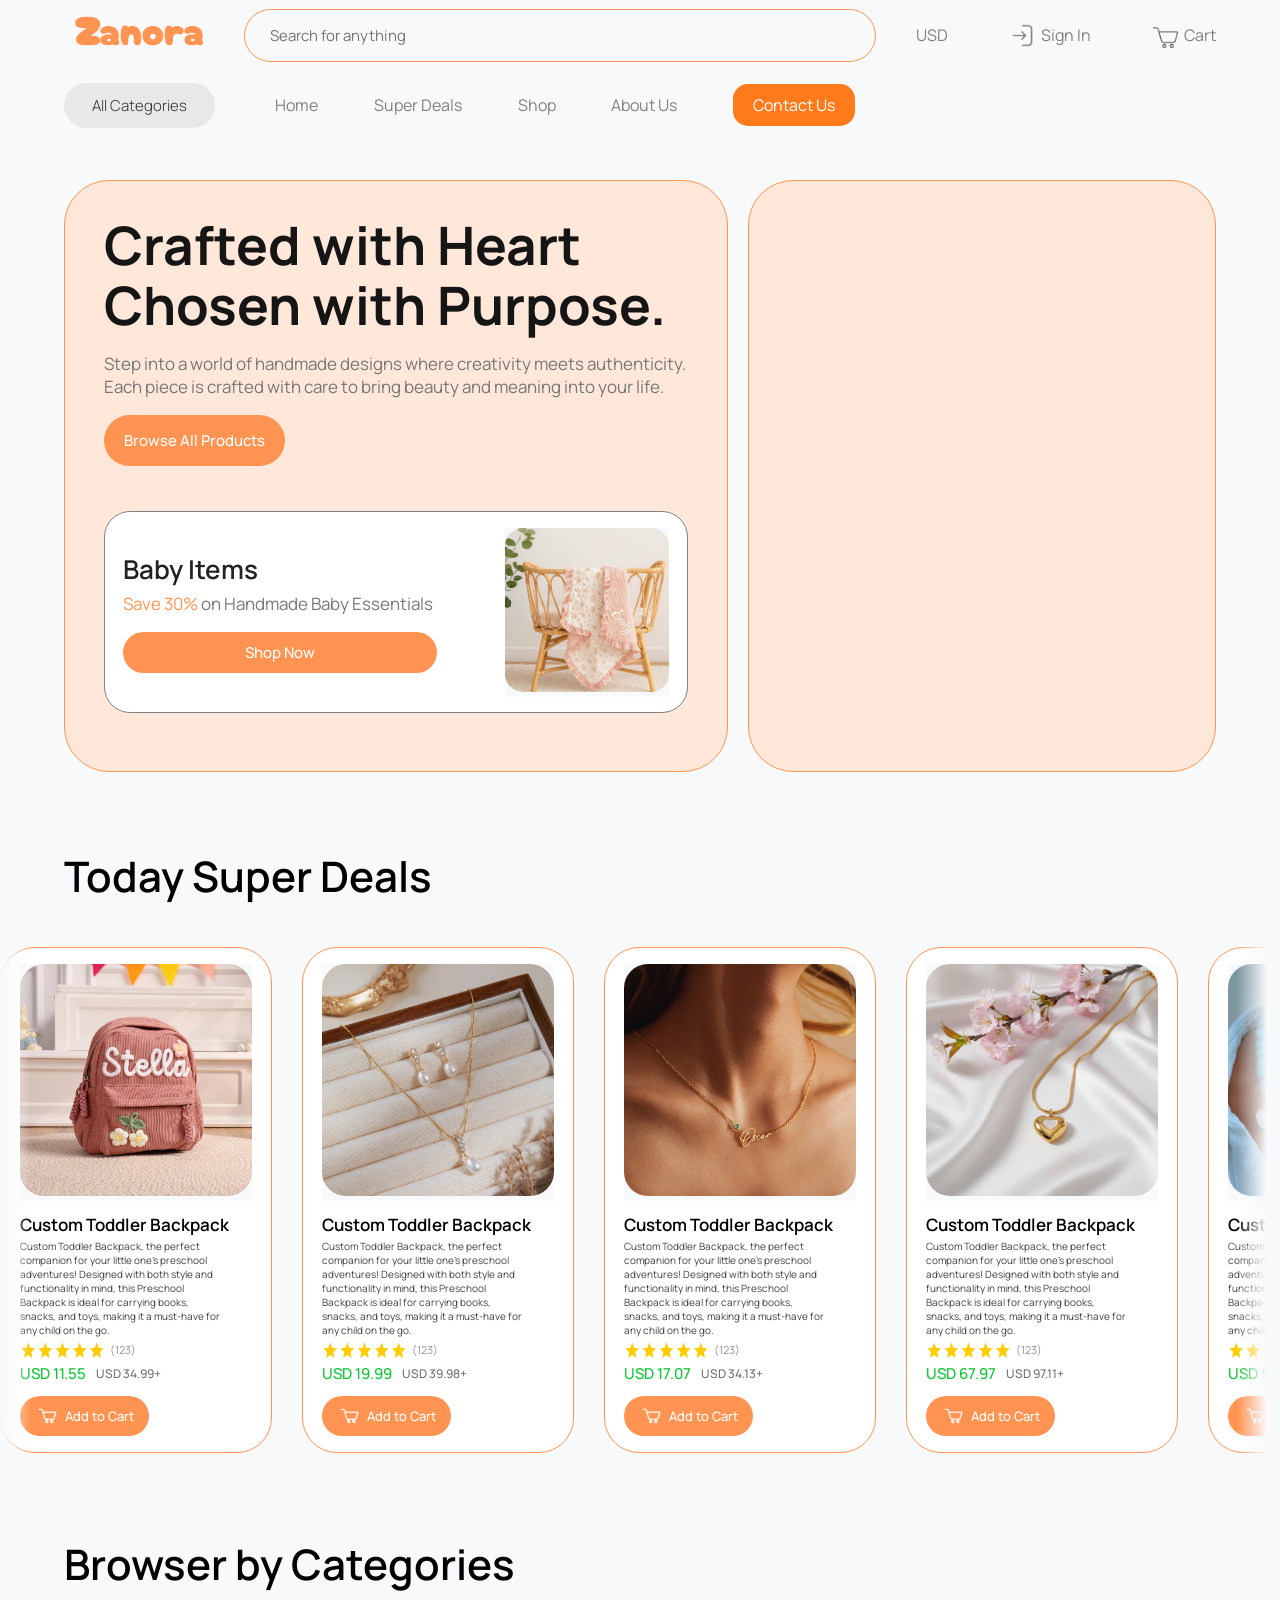
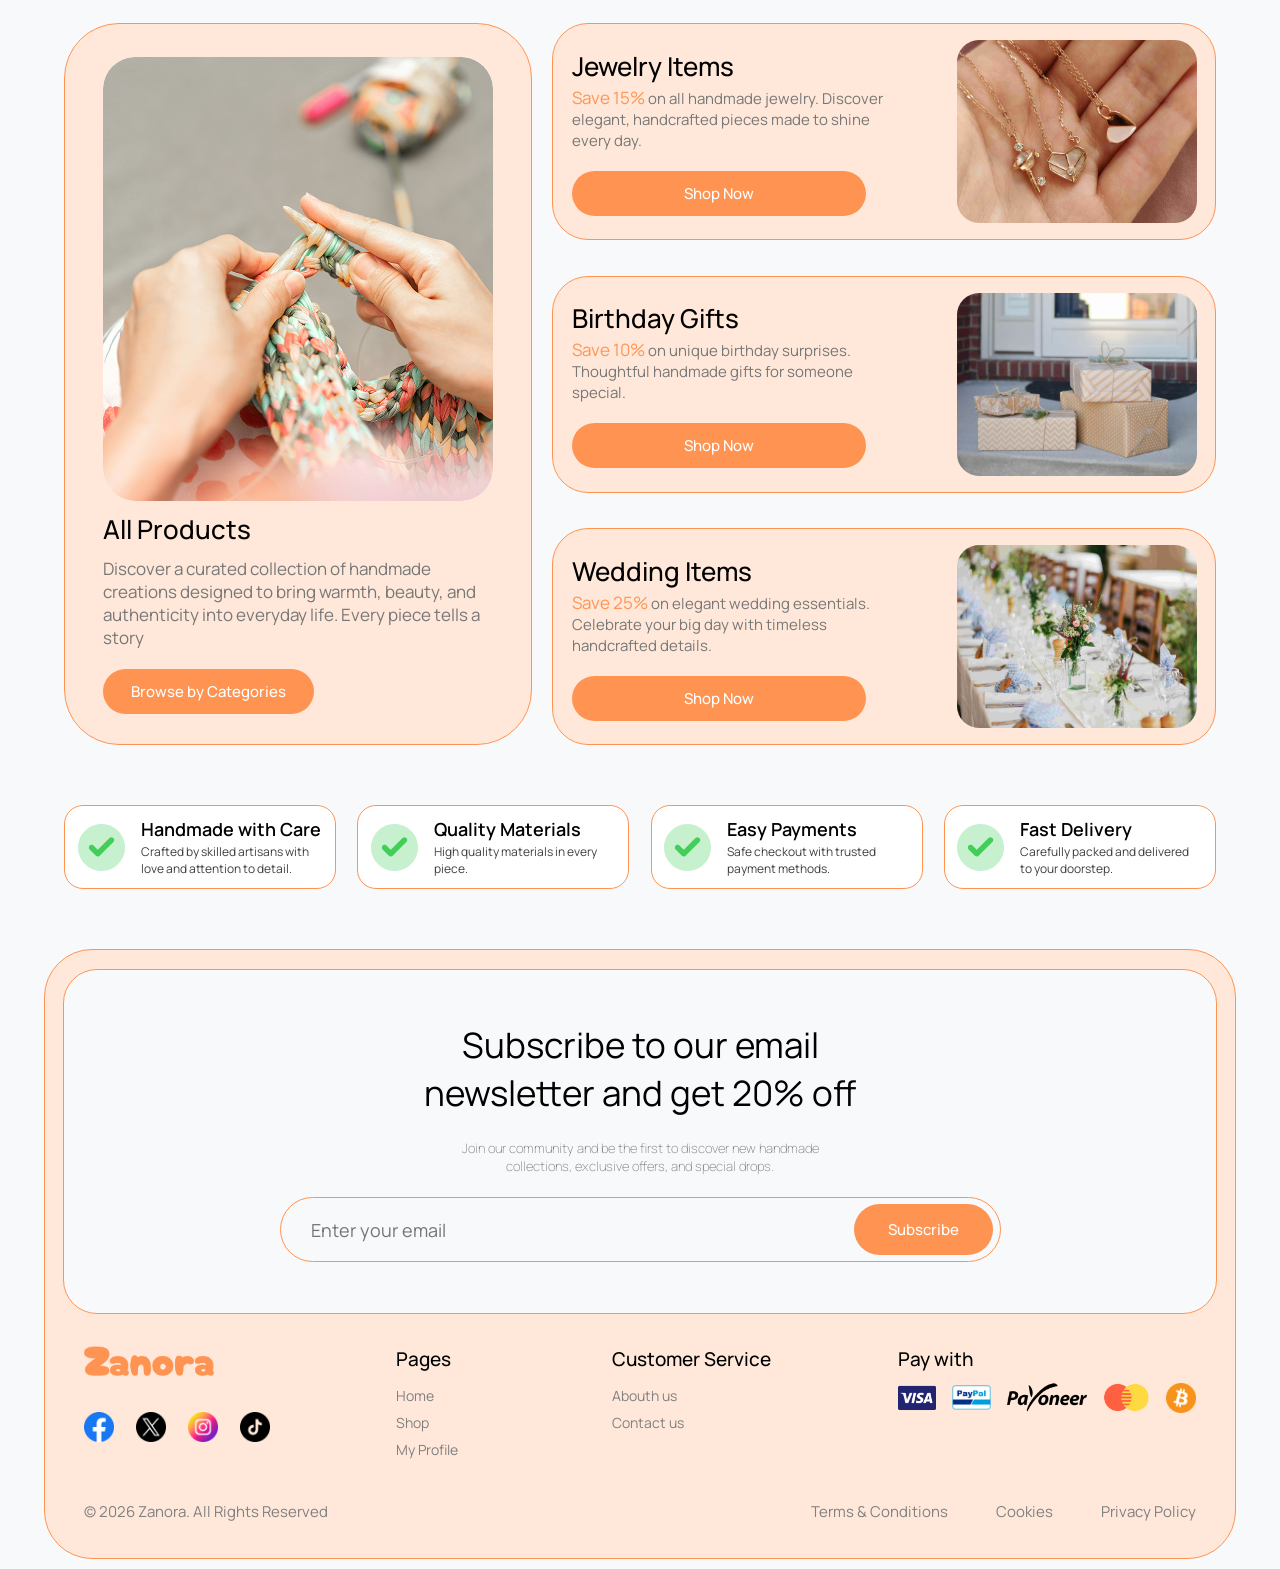
==== index.html @ 306dee64 "Create js HTML content and it convert acording to cart id" ====
<!DOCTYPE html>
<html>
  <head>
    <title>
      Zanora
    </title>

    <link rel="preconnect" href="https://fonts.googleapis.com">
    <link rel="preconnect" href="https://fonts.gstatic.com" crossorigin>
    <link href="https://fonts.googleapis.com/css2?family=Manrope:wght@400;500;600;700&display=swap" rel="stylesheet">

    <link rel="stylesheet" href="css/header.css">
    <link rel="stylesheet" href="css/general.css">
    <link rel="stylesheet" href="css/home-page/her-section.css">
    <link rel="stylesheet" href="css/home-page/browser-by-category.css">
    <link rel="stylesheet" href="css/home-page/why-choose-us.css">
    <link rel="stylesheet" href="css/home-page/today-super-deals-scrolling.css">
    <link rel="stylesheet" href="css/footer.css">
  </head>

  <body>
    <div class="container">
      <header class="header">

        <div class="header-top">

          <a class="logo-div" href="index.html">
            <img class="zanora-logo" src="images/Zanora-logo.png">
          </a>

          <div class="middle-section">
            <input class="search-bar" type="text" placeholder="Search for anything">
          </div>

          <div class="user-actions">

            <div  class="currency">USD</div>

            <a class="sign-in-button" href="#">
              <img class="login-img" src="icons/login.png">
              <p class="sign-in-text">
                Sign In
              </p>
            </a>

            <a class="cart-button" href="#">
              <img class="shopping-cart-img" src="icons/shopping-cart.png">
              <p class="cart-text">
                Cart
              </p>
            </a>

          </div>
        </div>

        <div class="header-bottom">
          <button class="all-categories-btn">
            All Categories
          </button>

          <nav class="navigations">
            <a class="home-a" href="#">
              Home
            </a>

            <a class="super-deals-a" href="#">
              Super Deals
            </a>

            <a class="shop-a" href="#">
              Shop
            </a>

            <a class="about-us-a" href="about-us.html">
              About Us
            </a>

            <a class="contact-us-a" href="#">
              Contact Us
            </a>
          </nav>
        </div>
      </header>

      <div class="hero-section">
        <div class="hero-left-side">
          <div class="hero-left-side-inside-top">
            <h1>Crafted with Heart Chosen with Purpose.</h1>
            <p>Step into a world of handmade designs where creativity meets authenticity. 
              Each piece is crafted with care to bring beauty and meaning into your life.
            </p>
            <button>Browse All Products</button>

            <div class="dis-item">
              <div class="dis-item-left">
                <h2>Baby Items</h2>
                <p><span>Save 30%</span> on Handmade Baby Essentials</p>
                <button>Shop Now</button>
              </div>
              <div class="dis-item-right">
                <img src="images/hero-section.jpg" alt="">
              </div>
            </div>
          </div>
        </div>

        <div class="hero-right-side"></div>
      </div>

      <!---Horizontal scroll carts sections-->
      <div class="scroll-entire-container">
        <h1 class="super-deals-scrolling-topic">Today Super Deals</h1>
        <div class="super-deals-scrolling" id="today-super-deals-infinite-scroll">
          <div class="fade fade-left"></div>
          <div class="infinite-scroll-items" id="infinite-scroll-items">
            <!---JS import cart to here-->
          </div>
          <div class="fade fade-right"></div>
      </div>
      </div>

      <div class="browser-by-categories">
        <h1 class="browser-by-categories-topic">Browser by Categories</h1>
        <div class="browser-by-categories-twoside-container">
          <div class="left-side">
            <div class="left-side-inner">
              <img src="images/browser-by-category/all-productrs.png" alt="">
              <h2>All Products</h2>
              <p>Discover a curated collection of handmade creations 
                designed to bring warmth, beauty, and authenticity into 
                everyday life. Every piece tells a story
              </p>
              <button>Browse by Categories</button>
            </div>
          </div>

          <div class="right-side">
            <div class="items">
              <div class="innner">
                <div class="left">
                  <h2>Jewelry Items</h2>
                  <p><span>Save 15%</span> on all handmade jewelry. Discover elegant, 
                    handcrafted pieces made to shine every day.</p>
                  <button>Shop Now</button>
                </div>
                <img src="images/browser-by-category/jwelary.jpg" alt="">
              </div>
            </div>

            <div class="items">
              <div class="innner">
                <div class="left">
                  <h2>Birthday Gifts</h2>
                  <p><span>Save 10%</span> on unique birthday surprises. 
                    Thoughtful handmade gifts for someone special.</p>
                  <button>Shop Now</button>
                </div>
                <img src="images/browser-by-category/birthday.jpg" alt="">
              </div>
            </div>

            <div class="items">
              <div class="innner">
                <div class="left">
                  <h2>Wedding Items</h2>
                  <p><span>Save 25%</span> on elegant wedding essentials. 
                    Celebrate your big day with timeless handcrafted details.</p>
                  <button>Shop Now</button>
                </div>
                <img src="images/browser-by-category/wedding.jpg" alt="">
              </div>
            </div>
          </div>
        </div>
      </div>

      <div class="why-choose-us">

        <div class="main-box">
          <div class="inner">
            <img src="images/why-choose-us/green-check-mark.png" alt="">
            <div class="right-side">
              <h2>Handmade with Care</h2>
              <p>Crafted by skilled artisans with love and attention to detail.</p>
            </div>
          </div>
        </div>

        <div class="main-box">
          <div class="inner">
            <img src="images/why-choose-us/green-check-mark.png" alt="">
            <div class="right-side">
              <h2>Quality Materials</h2>
              <p>High quality materials in every piece.</p>
            </div>
          </div>
        </div>

        <div class="main-box">
          <div class="inner">
            <img src="images/why-choose-us/green-check-mark.png" alt="">
            <div class="right-side">
              <h2>Easy Payments</h2>
              <p>Safe checkout with trusted payment methods.</p>
            </div>
          </div>
        </div>

        <div class="main-box">
          <div class="inner">
            <img src="images/why-choose-us/green-check-mark.png" alt="">
            <div class="right-side">
              <h2>Fast Delivery</h2>
              <p>Carefully packed and delivered to your doorstep.</p>
            </div>
          </div>
        </div>

      </div>  
    </div>

    <div class="footer">
      <div class="inner-top">
        <h2 class="subscribe-title">Subscribe to our email newsletter and get 20% off</h2>
        <p class="subscribe-description">Join our community and be the first to discover new handmade collections, exclusive offers, and special drops.</p>
        
        <form class="subscribe-entire-bar">
          <input type="email" placeholder="Enter your email" class="email-enter-section" required>
          <button type="submit" class="subscribe-button">Subscribe</button>
        </form>
      </div>

      <div class="inner-bottom">
        <div class="top">
          <div class="one"> <!---1st row div--->
            <a href="#"> <!---Footer Zanora logo with href--->
              <img src="images/Zanora-logo-footer.png" alt="Logo" class="logo">
            </a>
            <div class="socials"> <!---Footer socials icons with inside a tags with href--->
              <a href="#">
                <img src="icons/facebook.png" alt="Facebook" class="socials-logos">
              </a>
              <a href="#">
                <img src="icons/twitter.png" alt="Facebook" class="socials-logos">
              </a>
              <a href="#">
                <img src="icons/instagram.png" alt="Facebook" class="socials-logos">
              </a>
              <a href="#">
                <img src="icons/tiktok.png" alt="Facebook" class="socials-logos">
              </a>
            </div>
          </div>
          <div class="two"> <!---2nd row div--->
            <h3>Pages</h3>
            <div>
              <a href="index.html">Home</a>
              <a href="#">Shop</a>
              <a href="#">My Profile</a> 
            </div>

          </div>
          <div class="three"> <!---3rd row div--->
            <h3>Customer Service</h3>
            <div>
              <a href="about-us.html">Abouth us</a>
              <a href="#">Contact us</a>
            </div>
          </div>
          <div class="four"> <!---4th row div--->
            <h3>Pay with</h3>
            <div class="payment-methods-icons">
              <a href="#" class="visa">
                <img src="icons/visa.png" class="methods">
              </a>
              <a href="#" class="paypal">
                <img src="icons/paypal.png" class="methods">
              </a>
              <a href="#" class="payoneer">
                <img src="icons/payoneer.png" class="methods">
              </a>
              <a href="#" class="master">
                <img src="icons/master.png" class="methods">
              </a>
              <a href="#" class="bitcoin">
                <img src="icons/bitcoin.png" class="methods">
              </a>
            </div>
          </div>
        </div>

        <div class="bottom">
          <span>© 2026 Zanora. All Rights  Reserved</span>
          <div class="right-coner">
            <a href="#">Terms & Conditions</a>
            <a href="#">Cookies</a>
            <a href="#">Privacy Policy</a>
          </div>
        </div>
      </div>
    </div>

    <script src="js/products.js"></script> 
    <script type="module" src="js/home-page/home-page-scrolling-carts.js"></script>
  </body>
</html>
---- css/header.css ----
.header{
  margin-bottom: 40px;
}

.header-top{
  height: 70px;
  display: flex;
  flex-direction: row;
  justify-content: space-between;
  align-items: center;
  flex-wrap: wrap;
}

a{
  text-decoration: none;
  color: gray;


}

.logo-div{
  opacity: 100%;
}
.zanora-logo{
  width: 150px;
}

.middle-section{
  flex: 1;
  margin-left: 30px;
  margin-right: 30px;
  max-width: 1025px;
}

.search-bar:focus{
  outline: none;
  border-color: #FF9452;
  box-shadow: 0 0 0 2px rgba(255, 148, 82, 0.2);
}

.search-bar{
  font-size: 15px;
  padding-top: 15px;
  padding-bottom: 15px;
  padding-left: 25px;
  border-width: 1px;
  border-style: solid;
  border-color: #FF9452;
  border-radius: 50px;
  width: 97.3%;
}

.user-actions{
  margin-left: 20px;
  width: 300px;
  display: flex;
  align-items: center;
  flex-direction: row;
  justify-content: space-between;
}

.currency{
  color: gray;
  font-weight: 400;
}


.login-img{
  height: 25px;
  margin-right: 6px;
  align-items: center;
  opacity: 45%;
}

.sign-in-button{
  display: flex;
  align-items: center;
  text-decoration: none;
  color: inherit;
}

.sign-in-text{
  font-weight: 400;
  color: gray;
}

.shopping-cart-img{
  height: 25px;
  margin-right: 6px;
  align-items: center;
  opacity: 65%;
}

.cart-button{
  display: flex;
  align-items: center;
  text-decoration: none;
  color: inherit;
}

.cart-text{
  font-weight: 400;
  color: gray;
}

.header-bottom{
  height: 70px;

  display: flex;
  flex-direction: row;
  justify-content: start;
  align-items: center;
  flex-wrap: wrap;
}

.all-categories-btn{
  background-color: #E4E4E4;
  color: black;
  opacity: 80%;

  padding-top: 12px;
  padding-bottom: 12px;
  padding-left: 28px;
  padding-right: 28px;

  border-radius: 40px;
  font-weight: 300;
  font-size: 15px;
  cursor: pointer;
  border: none;
}

.all-categories-btn:hover{
  background-color: #cecece;
}

.navigations{
  margin-left: 40px;
  display: flex;
  flex-direction: row;
  width: 600px;
  justify-content: space-between;
  align-items: center;
}

.home-a{
  padding: 10px 20px;
}
.home-a:hover{
  background-color: #FF7A1A;
  color: white;
  padding-left: 20px;
  padding-right: 20px;
  padding-top: 10px;
  padding-bottom: 10px;
  border-radius: 20px;
}

.super-deals-a{
  padding: 10px 20px;
}
.super-deals-a:hover{
  background-color: #FF7A1A;
  color: white;
  padding-left: 20px;
  padding-right: 20px;
  padding-top: 10px;
  padding-bottom: 10px;
  border-radius: 20px;
}

.shop-a{
  padding: 10px 20px;
}
.shop-a:hover{
  background-color: #FF7A1A;
  color: white;
  padding-left: 20px;
  padding-right: 20px;
  padding-top: 10px;
  padding-bottom: 10px;
  border-radius: 20px;
}

.about-us-a{
  padding: 10px 20px;
}
.about-us-a:hover{
  background-color: #FF7A1A;
  color: white;
  padding-left: 20px;
  padding-right: 20px;
  padding-top: 10px;
  padding-bottom: 10px;
  border-radius: 20px;
}

.contact-us-a{
  padding: 10px 20px;
  background-color:#FF7A1A;
  color: white;
  border-radius: 15px;
  margin-left: 20px;
}
.contact-us-a:hover{
  background-color:#ff6200;
}
---- css/general.css ----
*{
    background-color: #F8F9FA;
    margin: 0px;
    padding: 0px;
    font-family: 'Manrope', sans-serif;
}

.container{
    width: 1152px;
    min-width: 800px;
    margin: auto;
}
---- css/home-page/her-section.css ----
.hero-section{
  display: flex;
  justify-content: space-between;
  gap: 10px;

}

.hero-left-side{
  height: 590px;
  width: 662px;
  background-color: #ffe8d9;
  
  border-radius: 45px;
  border: 1px;
  border-color: #FF9452;
  border-style: solid;

  display: flex;
  justify-content: center;
  align-items: center;
}

.hero-right-side{

  height: 590px;
  width: 466px;
  background-color: #ffe8d9;

  border-radius: 45px;
  border: 1px;
  border-color: #FF9452;
  border-style: solid;
}

.hero-left-side-inside-top{
  width: 584px;
  height: 522px;
  background-color: transparent;
}

.hero-left-side-inside-top h1 {
  font-size: 53px;
  font-weight: 700;
  color: #161515;
  opacity: 100%;
  background-color: transparent;
  line-height: 60px;
  margin-bottom: 17px;
}

.hero-left-side-inside-top p {
  font-size: 17px;
  background-color: transparent;
  color: #777777;
  line-height: 23px;
  margin-bottom: 17px;
}

.hero-left-side-inside-top button {
  font-size: 15px;
  color: white;
  font-weight: 500;
  background-color: #FF9452;
  border: none;
  border-radius: 39px;
  padding: 15px 20px;
}

.hero-left-side-inside-top button:hover {
  background-color: #ff7d2c;
  cursor: pointer;
}

.dis-item{
  margin-top: 45px;
  height: 200px;
  background-color: white;
  border-radius: 26px;
  padding: 0px 18px;

  display: flex;
  flex-direction: row;
  align-items: center;
  justify-content: space-between;

  border: 1px;
  border-style: solid;
  border-color: rgb(129, 129, 129);
}

.dis-item-left{
  background-color: transparent;
}

.dis-item-left h2{
  font-size: 26px;
  font-weight: 600;
  color: rgb(34, 34, 34);
  background-color: transparent;
  margin-bottom: 5px;
}

.dis-item-left p {
  font-size: 17px;
}

.dis-item-left span {
  color: #FF9452;
  background-color: transparent;
}

.dis-item-right img{
  width: 164px;
  border-radius: 18px;
}

.dis-item-left button {
  font-size: 15px;
  color: white;
  font-weight: 500;
  background-color: #FF9452;
  border: none;
  border-radius: 39px;
  padding: 10px 122px;
}
---- css/home-page/browser-by-category.css ----
.browser-by-categories{
  margin-top: 60px;
  
}

.browser-by-categories-twoside-container{
  display: flex;
  flex-direction: row;
  justify-content: space-between;
}

.browser-by-categories-topic{
  font-size: 42px;
  font-weight: 600;
  margin-bottom: 30px;
}

.browser-by-categories .left-side{
  width: 466px;
  height: 720px;
  background-color: #ffe8d9;

  display: flex;
  justify-content: center;
  align-items: center;

  border-radius: 55px;
  border: 1px;
  border-style: solid;
  border-color: #FF9452;
}

.browser-by-categories .left-side-inner{
  width: 390px;
  height: 654px;
  background-color: transparent;

  display: flex;
  flex-direction: column;
  align-items: start;
  gap: 10px;
}

.browser-by-categories .left-side img {
  width: 390px;
  height: 444px;
  border-radius: 32px;
}

.browser-by-categories .left-side h2 {
  font-size: 26px;
  font-weight: 500;
  background-color: transparent;
}

.browser-by-categories .left-side p {
  font-size: 17px;
  color: #777777;
  background-color: transparent;
}

.browser-by-categories .left-side button{
  font-size: 15px;
  color: white;
  font-weight: 500;
  background-color: #FF9452;
  border: none;
  border-radius: 30px;
  padding: 12px 28px;
  margin-top: 10px;
}

.browser-by-categories .left-side button:hover {
  background-color: #ff7d2c;
  cursor: pointer;
}

.browser-by-categories-twoside-container .right-side{
  display: flex;
  flex-direction: column;
  justify-content: space-between;
  align-items: center;
}

.browser-by-categories-twoside-container .right-side .items {
  width: 662px;
  height: 215px;
  background-color: #ffe8d9;
  border-radius: 36px;
  border: 1px;
  border-style: solid;
  border-color: #FF9452;

  display: flex;
  justify-content: center;
  align-items: center;
}

.browser-by-categories-twoside-container .right-side .items .innner{
  width: 625px;
  height: 183px;
  background-color: transparent;

  display: flex;
  flex-direction: row;
  justify-content: space-between;
  align-items: center;
}

.browser-by-categories-twoside-container .right-side .items .innner .left{
  background-color: transparent;
  width: 312px;
}

.browser-by-categories-twoside-container .right-side .items .innner h2{
  font-size: 26px;
  background-color: transparent;
  font-weight: 500;
}

.browser-by-categories-twoside-container .right-side .items .innner p{
  font-size: 15px;
  margin-top: 2px;
  color: #777777;
  background-color: transparent;
}

.browser-by-categories-twoside-container .right-side .items .innner span{
  font-size: 17px;
  color: #FF9452;
  background-color: transparent;
}

.browser-by-categories-twoside-container .right-side .items .innner button{
  font-size: 15px;
  color: white;
  font-weight: 500;
  background-color: #FF9452;
  border: none;
  border-radius: 30px;
  padding: 12px 112px;
  margin-top: 20px;
}
.browser-by-categories-twoside-container .right-side .items .innner button:hover{
  background-color: #ff7d2c;
  cursor: pointer;
}

.browser-by-categories-twoside-container .right-side .items img{
  width: 240px;
  height: 183px;
  border-radius: 22px;
}
---- css/home-page/why-choose-us.css ----
.why-choose-us{
  margin-top: 60px;

  width: 1152px;

  display: flex;
  flex-direction: row;
  justify-content: space-between;
  }

.why-choose-us .main-box {
  display: flex;
  flex-direction: row;
  justify-content: center;
  align-items: center;

  border: 1px;
  border-style: solid;
  border-color: #FF9452;
  border-radius: 19px;

  width: 270px;
  height: 82px;
  background-color: white;

  transition: transform 0.3s ease, box-shadow 0.3s ease;
}

.why-choose-us .main-box:hover {
  transform: translateY(-3px);   /* moves up */
  box-shadow: 0 8px 15px rgba(0,0,0,0.1);  /* soft shadow */
}

.why-choose-us .inner {
  background-color: transparent;
  display: flex;
  flex-direction: row;
  justify-content: space-between;
  align-items: center;
  width: 245px;
}
.main-box img {
  width: 47px;
  height: 47px;
  background-color: transparent;
}

.main-box .right-side{
  width: 182px;
  background-color: transparent;
}

.main-box .right-side h2{
  font-size: 18px;
  font-weight: 600;
  background-color: transparent;
  margin-bottom: 2px;
}

.main-box .right-side p{
  color: #3f3f3f;
  font-size: 12px;
  font-weight: 400;
  background-color: transparent;
}
---- css/home-page/today-super-deals-scrolling.css ----
.scroll-entire-container{
  margin-top: 75px;
}

.super-deals-scrolling-topic{
  font-size: 42px;
  font-weight: 600;
  margin-bottom: 20px;
}

.super-deals-scrolling{
  overflow: hidden;
  height: 550px;
  display: flex;
  align-items: center;
  gap: 30px;
  width: 99vw;          /* full viewport width */
  margin-left: calc(50% - 50vw);

  position: relative;
}

/* fade elements */
.fade-left,
.fade-right{
  position: absolute;
  top: 0;
  width: 30px;
  height: 100%;
  pointer-events: none;
  z-index: 10;
}

/* left fade */
.fade-left{
  left: 0;
  background: linear-gradient(to right, #F8F9FA 0%, transparent 100%);
}

/* right fade */
.fade-right{
  right: 0;
  background: linear-gradient(to left, #F8F9FA 0%, transparent 100%);
}

.infinite-scroll-items{
  display: flex;
  flex-direction: row;
  gap: 30px;
  animation: scroll 30s linear infinite;
}

.infinite-scroll-items:hover{
  animation-play-state: paused;
}

@keyframes scroll{
  from{
    transform: translateX(0);
  }

  to{
    transform: translateX(-50%);
  }
}

.item-today-super-deals {
  width: 270px;
  height: 504px;
  background-color: white;
  border: 1px;
  border-style: solid;
  border-color: #FF9452;
  border-radius: 35px;

  display: flex;
  align-items: center;
  justify-content: center;
  transition: transform 0.3s ease, box-shadow 0.3s ease;
}

.item-today-super-deals .inner {
  display: flex;
  flex-direction: column;
  align-items: start;
  background-color: transparent;
  gap: 12px;
}


.item-today-super-deals .inner img{
  width: 232px;
  border-radius: 24px;
  background-color: transparent;
}

.item-today-super-deals .inner .middle{
  background-color: transparent;
  display: flex;
  flex-direction: column;
  gap: 3px;
}

.item-today-super-deals .inner h3{
  font-size: 17px;
  font-weight: 600;
  background-color: transparent;
}

.item-today-super-deals .inner p{
  width: 200px;
  font-size: 10px;
  color: rgb(63, 63, 63);
  background-color: transparent;
}

.item-today-super-deals .rating {
  background-color: transparent;
  display: flex;
  justify-content: start;
  align-items: center;
}

.item-today-super-deals .inner .rating img{
  width: 85px;
  background-color: transparent;
  padding-right: 5px;
}

.item-today-super-deals .inner .rating span{
  font-size: 11px;
  color: rgb(145, 145, 145);
  background-color: transparent;
}



.item-today-super-deals .price-with-dis-price{
  display: flex;
  flex-direction: row;
  background-color: transparent;
  align-items: center;
  justify-content: start;
}

.item-today-super-deals .price-with-dis-price span{
  font-size: 15px;
  color: #07C730;
  font-weight: 500;
  background-color: transparent;
  padding-right: 10px;
}

.item-today-super-deals .price-with-dis-price .dis-price {
  font-size: 12px;
  color: rgb(112, 112, 112);
  background-color: transparent;

}

.item-today-super-deals .add-to-cart-button {
  background-color: #FF9452;

  border-radius: 28px;
  border: none;

  display: flex;
  justify-content: center;
  align-items: center;
  padding: 10px 15px;
  gap: 5px;
}

.item-today-super-deals .add-to-cart-button span{
  background-color: transparent;
  font-size: 13px;
  font-weight: 500;
  color: white;
}

.item-today-super-deals .add-to-cart-button img{
  width: 25px;
  background-color: transparent;
}

.add-to-cart-button:hover{
  background-color: #ff7d2c;
  cursor: pointer;
}

.item-today-super-deals:hover{
  transform: translateY(-5px);   /* moves up */
  box-shadow: 0 8px 15px rgba(0,0,0,0.1);  /* soft shadow */
}
---- css/footer.css ----
.footer{
  display: flex;
  flex-direction: column;
  align-items: center;
  justify-content: center;
  border: 1px solid #FF9452;
  width: 1152px;

  padding-top: 19px;
  padding-bottom: 36px;
  padding-left: 19px;
  padding-right: 19px;

  background-color: #ffe8d9;
  border-radius: 48px;

  margin: 0 auto; /* This centers footer */
  margin-top: 60px;

  gap: 32px;

  margin-bottom: 10px;
}

.inner-top{
  display: flex;
  flex-direction: column;
  align-items: center;
  gap: 22px;

  width: 100%;
  border: 1px solid #FF9452;
  border-radius: 34px;
  padding-bottom: 51px;
  padding-top: 51px;
}

.subscribe-title{
  font-size: 35px;
  font-weight: 400;
  width: 505px;
  text-align: center;
}

.subscribe-description{
  font-size: 13px;
  font-weight: 200;
  width: 421px;
  text-align: center;
  color: gray;
}

.subscribe-entire-bar{
  display: flex;
  flex-direction: row;
  padding: 0px;
  margin: opx;
  width: 682px;
  justify-content: space-between;

  border: 1px solid #FF9452;

  padding-top: 6px;
  padding-bottom: 6px;
  padding-right: 7px;
  padding-left: 30px;
  border-radius: 50px;
}

.subscribe-button{
  color: white;
  font-size: 15px;
  font-weight: 500;
  background-color: #FF9452;

  border: none;
  padding: 15px 34px;
  border-radius: 39px;
}

.subscribe-button:hover{
  background-color: #ff7d2c;
  cursor: pointer;
}

.email-enter-section{
  font-size: 18px;
  border: none;
  width: 500px;
}

.email-enter-section:focus{
  outline: none;
  box-shadow: none;
}

/*Bottom div style ==============================================*/
/*Top*/
.inner-bottom{
  display: flex;
  flex-direction: column;
  width: 1152px;
  background-color: transparent;



  gap: 42px;
}
/*1*/
.inner-bottom a{
  background-color: transparent;
}

.inner-bottom .top {
  display: flex;
  flex-direction: row;
  justify-content: space-between;
  background-color: transparent;

  padding-left: 20px;
  padding-right: 20px;
}

.inner-bottom .top .one{
  display: flex;
  flex-direction: column;
  justify-content: start;
  gap: 31px;
  background-color: transparent;
}

.inner-bottom .top .one .logo {
  width: 130px;
  background-color: transparent;
}

.inner-bottom .top .one .socials{
  display: flex;
  flex-direction: row;
  gap: 22px;
  background-color: transparent;
}

.inner-bottom .top .one .socials-logos{
  width: 30px;
  background-color: transparent;
}

/*2*/
.inner-bottom .top .two{
  display: flex;
  flex-direction: column;
  gap: 14px;
  background-color: transparent;
}

.inner-bottom .top .two div{
  display: flex;
  flex-direction: column;
  gap: 8px;
  background-color: transparent;
}

.inner-bottom .top .two h3{
  font-size: 19px;
  font-weight: 500;
  background-color: transparent;
}

.inner-bottom .top .two a{
  color: gray;
  width: 90px;
  font-size: 14px;
}

/*3*/
.inner-bottom .top .three{
  display: flex;
  flex-direction: column;
  gap: 14px;
  background-color: transparent;
}

.inner-bottom .top .three div{
  display: flex;
  flex-direction: column;
  gap: 8px;
  background-color: transparent;
}

.inner-bottom .top .three h3{
  font-size: 19px;
  font-weight: 500;
  width: 160px;
  background-color: transparent;
}

.inner-bottom .top .three a{
  color: gray;
  width: 90px;
  font-size: 14px;
  background-color: transparent;
}

/*4*/
.inner-bottom .top .four{
  display: flex;
  flex-direction: column;
  background-color: transparent;
  gap: 10px;
}

.inner-bottom .top .four .payment-methods-icons{
  display: flex;
  flex-direction: row;
  gap: 16px;
  align-items: center;
  background-color: transparent;
}

.inner-bottom .top .four h3{
  font-size: 19px;
  font-weight: 500;
  width: 160px;
  background-color: transparent;
}

.inner-bottom .top .four .payment-methods-icons .methods{
  background-color: transparent;
}

.inner-bottom .top .four .payment-methods-icons .visa img{
  width: 38px;
} 

.inner-bottom .top .four .payment-methods-icons .paypal img{
  width: 39px;
} 

.inner-bottom .top .four .payment-methods-icons .payoneer img{
  width: 80px;
} 

.inner-bottom .top .four .payment-methods-icons .master img{
  width: 47px;
} 

.inner-bottom .top .four .payment-methods-icons .bitcoin img{
  width: 30px;
} 

/*Bottom*/

.inner-bottom .bottom{
  display: flex;
  flex-direction: row;
  justify-content: space-between;
  background-color: transparent;

  padding-left: 20px;
  padding-right: 20px;
}

.inner-bottom .bottom span{
  font-size: 15px;
  color: gray;
  background-color: transparent;
}

.inner-bottom .bottom .right-coner{
  display: flex;
  flex-direction: row;
  gap: 48px;
  background-color: transparent;
}

.inner-bottom .bottom .right-coner a{
  font-size: 15px ;
  background-color: transparent;
}
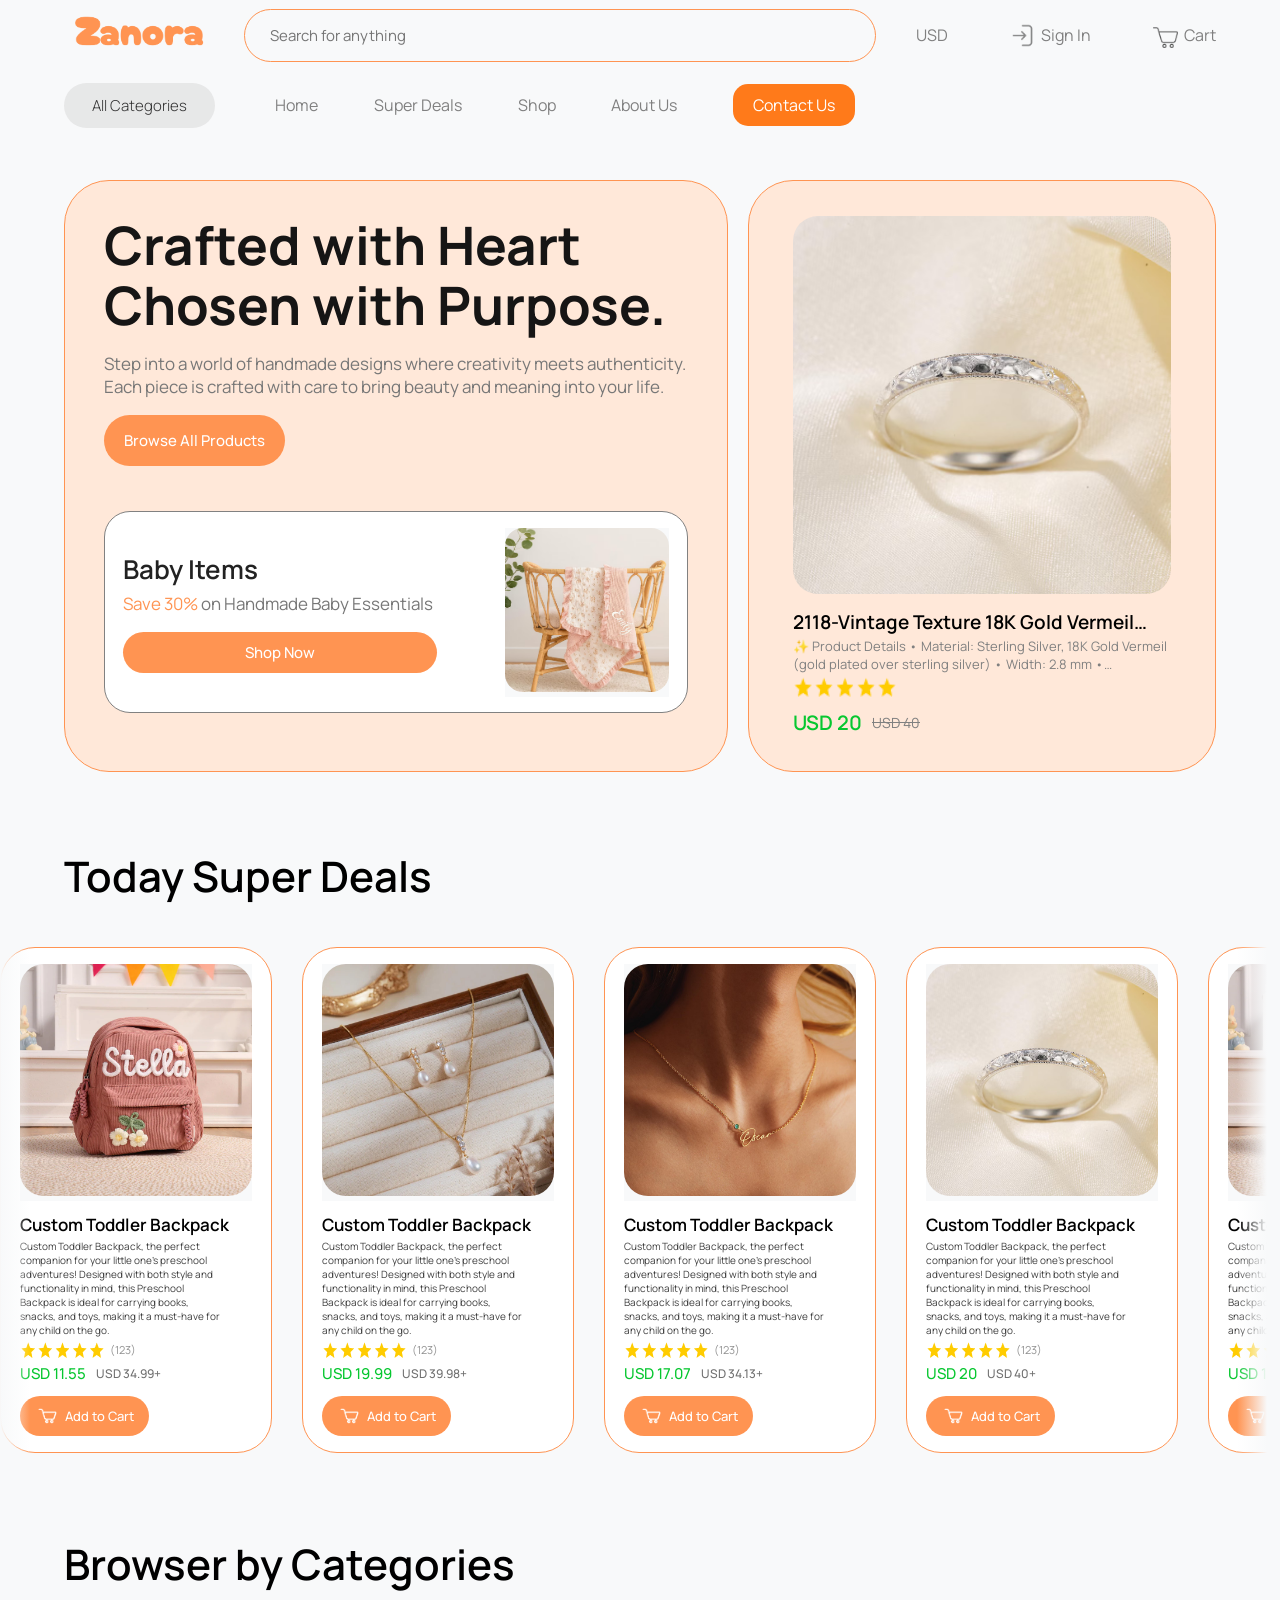
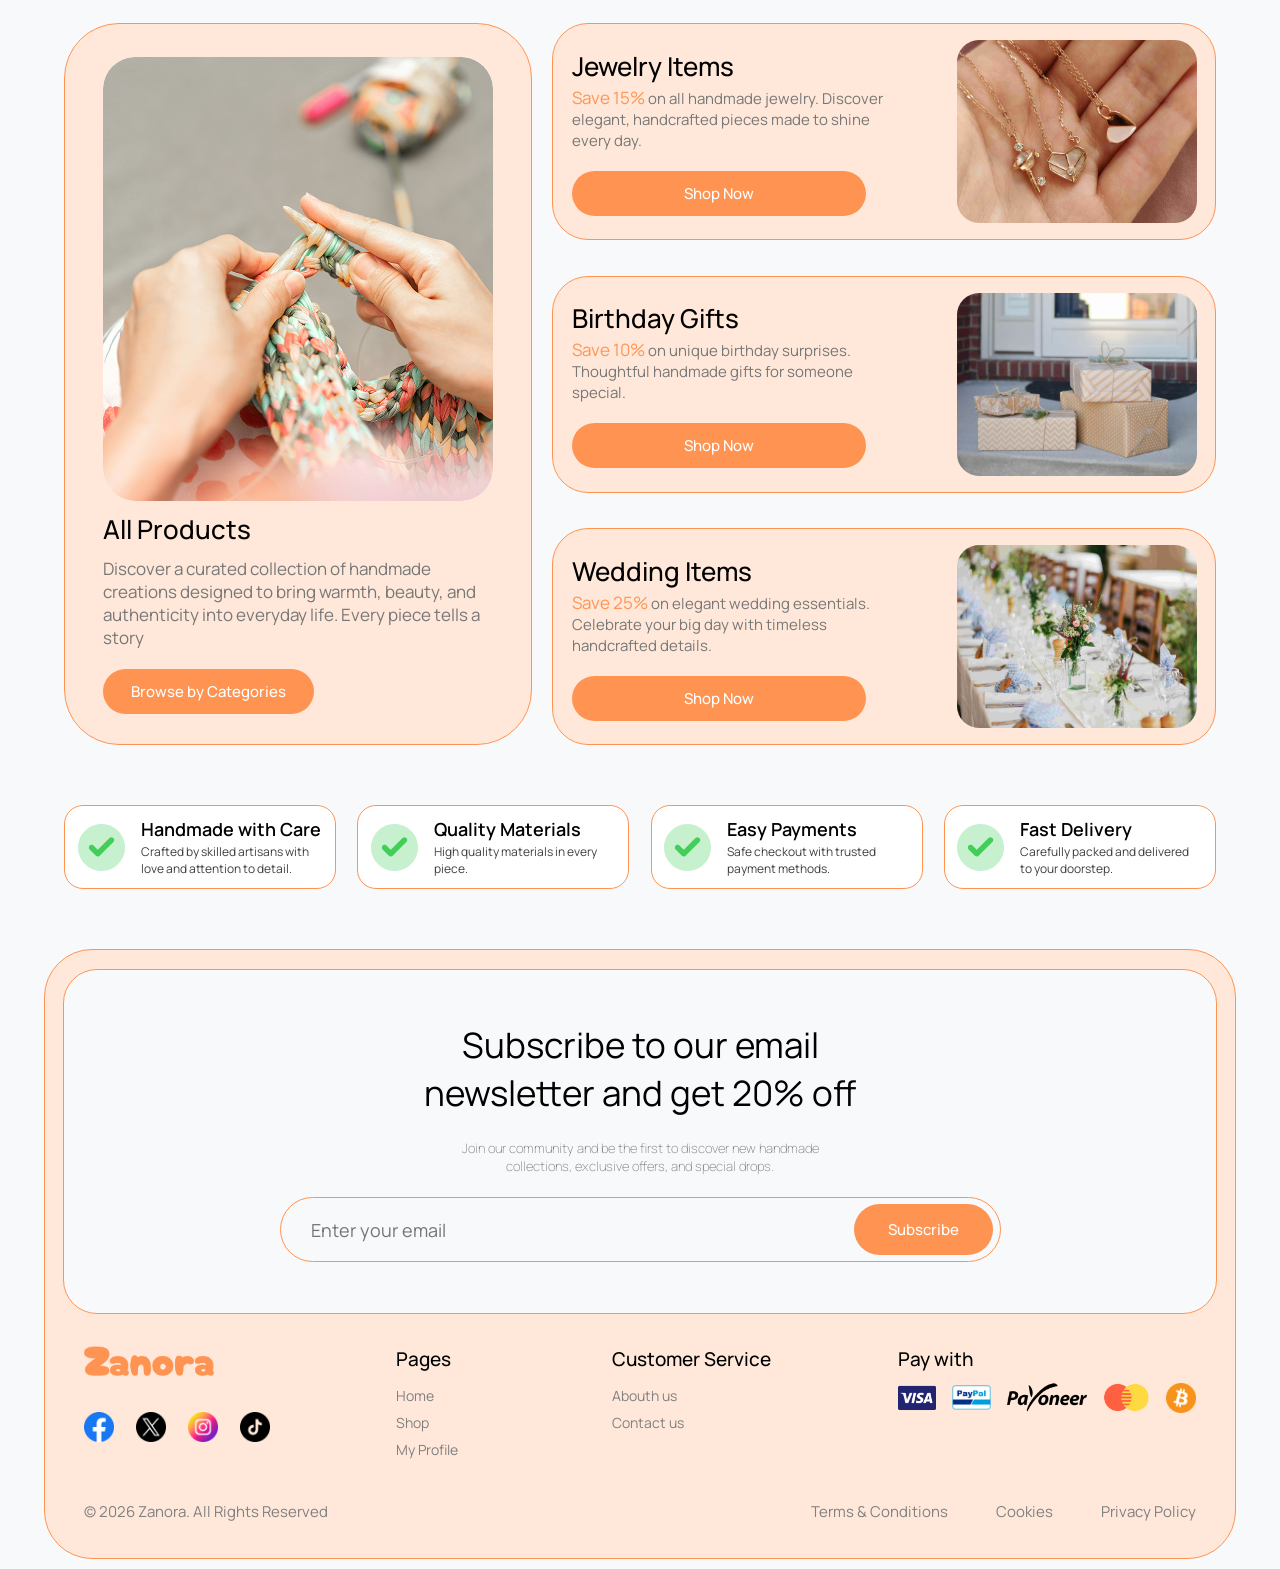
==== commit 1785e851: "Home page hero section right side finish" ====
--- a/index.html
+++ b/index.html
@@ -43,7 +43,7 @@
               </p>
             </a>
 
-            <a class="cart-button" href="#">
+            <a class="cart-button" href="cart.html">
               <img class="shopping-cart-img" src="icons/shopping-cart.png">
               <p class="cart-text">
                 Cart
@@ -54,20 +54,28 @@
         </div>
 
         <div class="header-bottom">
-          <button class="all-categories-btn">
-            All Categories
-          </button>
+          <div class="category-dropdown">
+            <button class="all-categories-btn">All Categories</button>
+
+            <ul class="category-popup">
+              <a class="category-a" href="shop.html?category=all"><li>All</li></a>
+              <a class="category-a" href="shop.html?category=jewelry"><li>Jewelry</li></a>
+              <a class="category-a" href="shop.html?category=bags"><li>Bags</li></a>
+              <a class="category-a" href="shop.html?category=clothing"><li>Clothing</li></a>
+              <a class="category-a" href="shop.html?category=accessories"><li>Accessories</li></a>
+            </ul>
+          </div>
 
           <nav class="navigations">
             <a class="home-a" href="#">
               Home
             </a>
 
-            <a class="super-deals-a" href="#">
+            <a class="super-deals-a" href="super-deals.html">
               Super Deals
             </a>
 
-            <a class="shop-a" href="#">
+            <a class="shop-a" href="shop.html?category=all">
               Shop
             </a>
 
@@ -104,7 +112,9 @@
           </div>
         </div>
 
-        <div class="hero-right-side"></div>
+        <div class="hero-right-side" id="hero-right-side">
+
+        </div>
       </div>
 
       <!---Horizontal scroll carts sections-->
@@ -255,7 +265,7 @@
             <h3>Pages</h3>
             <div>
               <a href="index.html">Home</a>
-              <a href="#">Shop</a>
+              <a href="shop.html">Shop</a>
               <a href="#">My Profile</a> 
             </div>
 
@@ -302,5 +312,7 @@
 
     <script src="js/products.js"></script> 
     <script type="module" src="js/home-page/home-page-scrolling-carts.js"></script>
+    <script src="js/header.js"></script>
+    <script type="module" src="js/home-page/hero-right-side.js"></script>
   </body>
 </html>
--- a/css/header.css
+++ b/css/header.css
@@ -113,6 +113,10 @@
   flex-wrap: wrap;
 }
 
+.category-dropdown {
+  position: relative;
+}
+
 .all-categories-btn{
   background-color: #E4E4E4;
   color: black;
@@ -134,6 +138,64 @@
   background-color: #cecece;
 }
 
+.category-popup{
+  list-style: none;
+  padding: 10px 15px;
+  margin: 0;
+  background: white;
+  border: 1px solid #FF9452;
+  border-radius: 25px;
+  color: black;
+
+  white-space: nowrap;
+  position: absolute;
+  top: 60px;
+  left: 0;
+
+  display: none;
+  opacity: 0;
+  transition: 0.2s;
+
+  z-index: 1000; /* higher = more front */
+}
+
+.category-popup a{
+  color: black;
+}
+
+.category-popup li{
+  padding: 15px 20px;
+  margin: 5px 0px;
+  border-radius: 20px;
+  cursor: pointer;
+}
+
+.category-popup li:hover{
+  background: #FF9452;
+  color: white;
+}
+
+.category-popup-open{
+  display: block;
+  opacity: 1;
+}
+
+
+
+
+
+
+
+
+
+
+
+
+
+
+
+
+
 .navigations{
   margin-left: 40px;
   display: flex;
--- a/css/home-page/her-section.css
+++ b/css/home-page/her-section.css
@@ -20,18 +20,6 @@
   align-items: center;
 }
 
-.hero-right-side{
-
-  height: 590px;
-  width: 466px;
-  background-color: #ffe8d9;
-
-  border-radius: 45px;
-  border: 1px;
-  border-color: #FF9452;
-  border-style: solid;
-}
-
 .hero-left-side-inside-top{
   width: 584px;
   height: 522px;
@@ -122,4 +110,102 @@
   border: none;
   border-radius: 39px;
   padding: 10px 122px;
+}
+
+/*Right side ---------------------------------------------------------------------------*/
+
+.hero-right-side{
+
+  height: 590px;
+  width: 466px;
+  background-color: #ffe8d9;
+
+  border-radius: 45px;
+  border: 1px;
+  border-color: #FF9452;
+  border-style: solid;
+
+  display: flex;
+  align-items: center;
+  justify-content: center;
+}
+
+.hero-right-side .inner{
+  width: 378px;
+  display: flex;
+  flex-direction: column;
+  background-color: transparent;
+  gap: 10px;
+  align-items: start;
+}
+
+.hero-right-side .inner a{
+  background-color: transparent;
+}
+
+.hero-right-side .inner img{
+  width: 378px;
+  border-radius: 25px;
+}
+
+.hero-right-side .inner .text{
+  display: flex;
+  flex-direction: column;
+  gap: 2px;
+  background-color: transparent;
+}
+
+.hero-right-side .inner .text h3{
+  font-size: 19px;
+  font-weight: 600;
+  background-color: transparent;
+
+  /*Hie if title long more than 2 lines*/
+  display: -webkit-box;
+  -webkit-line-clamp: 1;      /* max 2 lines only */
+  -webkit-box-orient: vertical;
+  overflow: hidden;
+}
+
+.hero-right-side .inner .text p{
+  font-size: 13px;
+  font-weight: 400;
+  color: gray;
+  background-color: transparent;
+
+  /*Hie if title long more than 2 lines*/
+  display: -webkit-box;
+  -webkit-line-clamp: 2;      /* max 2 lines only */
+  -webkit-box-orient: vertical;
+  overflow: hidden;
+}
+
+.hero-right-side .inner .text img {
+  width: 104px;
+  background-color: transparent;
+}
+
+.hero-right-side .inner .prices{
+  display: flex;
+  flex-direction: row;
+  gap: 10px;
+  background-color: transparent;
+  align-items: center;
+  
+}
+
+.hero-right-side .inner .prices .dis-price{
+  color: #07C730;
+  font-size: 20px;
+  font-weight: 600;
+  background-color: transparent;
+
+}
+
+.hero-right-side .inner .prices .original-price{
+  font-size: 14px;
+  font-weight: 400;
+  color: gray;
+  background-color: transparent;
+  text-decoration: line-through;
 }
